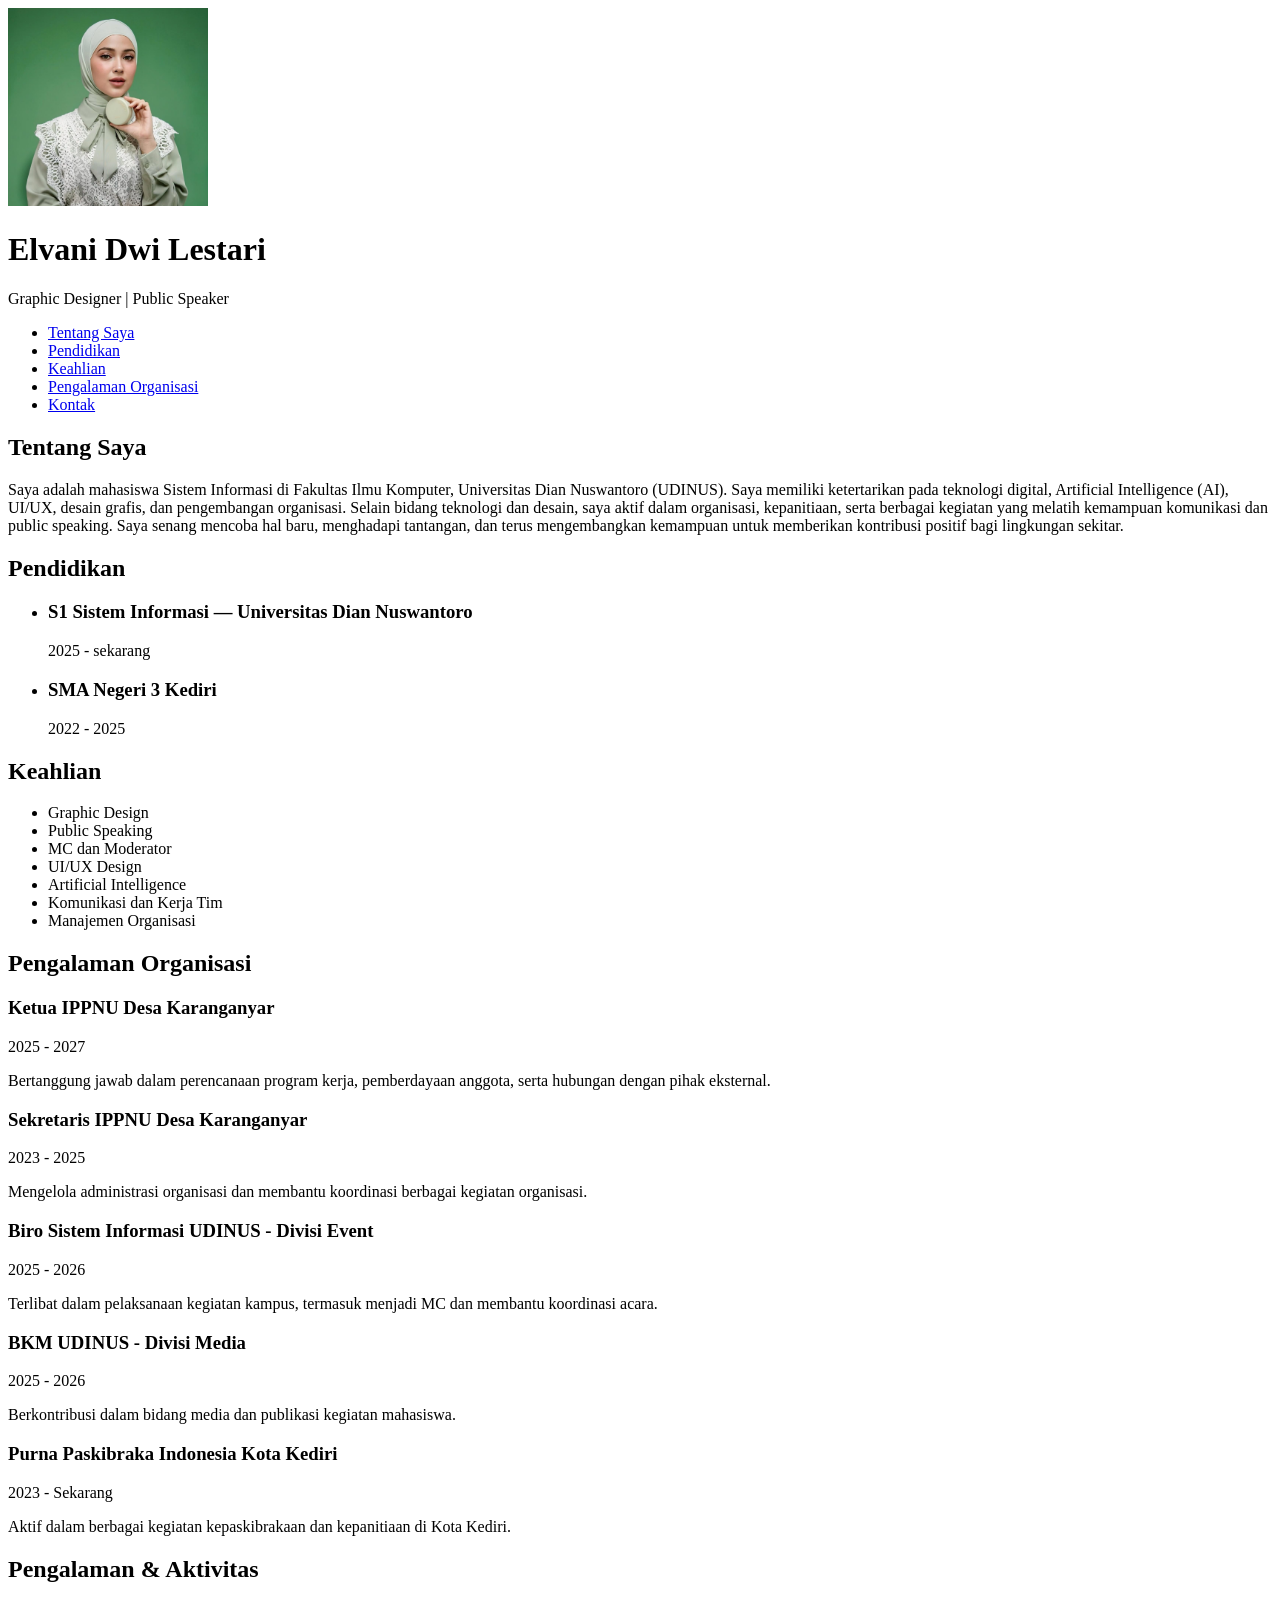
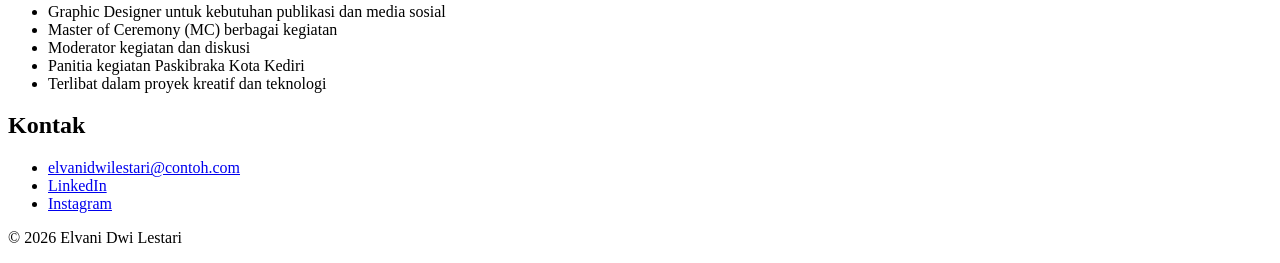
==== index.html @ 70ca2e8d "first commit" ====
<!DOCTYPE html>
<html lang="id">
<head>
  <meta charset="UTF-8">
  <meta name="viewport" content="width=device-width, initial-scale=1.0">
  <title>Elvani Dwi Lestari - Profil</title>
</head>
<body>

  <header>
    <img src="WhatsApp Image 2026-09-30 at 14.52.45.jpeg" alt="Foto profil Elvani Dwi Lestari, tersenyum menghadap kamera" width="200">
    <h1>Elvani Dwi Lestari</h1>
    <p> Graphic Designer | Public Speaker </p>
  </header>

  <nav>
    <ul>
      <li><a href="#tentang">Tentang Saya</a></li>
      <li><a href="#pendidikan">Pendidikan</a></li>
      <li><a href="#keahlian">Keahlian</a></li>
      <li><a href="#organisasi">Pengalaman Organisasi</a></li>
      <li><a href="#kontak">Kontak</a></li>
    </ul>
  </nav>

  <main>

    <section id="tentang">
      <h2>Tentang Saya</h2>
      <p>
        Saya adalah mahasiswa Sistem Informasi di Fakultas Ilmu Komputer,
        Universitas Dian Nuswantoro (UDINUS). Saya memiliki ketertarikan
        pada teknologi digital, Artificial Intelligence (AI), UI/UX,
        desain grafis, dan pengembangan organisasi.

        Selain bidang teknologi dan desain, saya aktif dalam organisasi,
        kepanitiaan, serta berbagai kegiatan yang melatih kemampuan
        komunikasi dan public speaking. Saya senang mencoba hal baru,
        menghadapi tantangan, dan terus mengembangkan kemampuan untuk
        memberikan kontribusi positif bagi lingkungan sekitar.
      </p>
    </section>

    <section id="pendidikan">
      <h2>Pendidikan</h2>
      <ul>
        <li>
          <h3>S1 Sistem Informasi — Universitas Dian Nuswantoro</h3>
          <p>2025 - sekarang</p>
        </li>
        <li>
          <h3>SMA Negeri 3 Kediri</h3>
          <p>2022 - 2025</p>
        </li>
      </ul>
    </section>

    <section id="keahlian">
       <section>
            <h2>Keahlian</h2>
            <ul>
                <li>Graphic Design</li>
                <li>Public Speaking</li>
                <li>MC dan Moderator</li>
                <li>UI/UX Design</li>
                <li>Artificial Intelligence</li>
                <li>Komunikasi dan Kerja Tim</li>
                <li>Manajemen Organisasi</li>
            </ul>
        </section>
      
    <section id="organisasi">
      <h2>Pengalaman Organisasi</h2>

            <article>
                <h3>Ketua IPPNU Desa Karanganyar</h3>
                <p>2025 - 2027</p>
                <p>
                    Bertanggung jawab dalam perencanaan program kerja,
                    pemberdayaan anggota, serta hubungan dengan pihak eksternal.
                </p>
            </article>

            <article>
                <h3>Sekretaris IPPNU Desa Karanganyar</h3>
                <p>2023 - 2025</p>
                <p>
                    Mengelola administrasi organisasi dan membantu koordinasi
                    berbagai kegiatan organisasi.
                </p>
            </article>

            <article>
                <h3>Biro Sistem Informasi UDINUS - Divisi Event</h3>
                <p>2025 - 2026</p>
                <p>
                    Terlibat dalam pelaksanaan kegiatan kampus, termasuk menjadi
                    MC dan membantu koordinasi acara.
                </p>
            </article>

            <article>
                <h3>BKM UDINUS - Divisi Media</h3>
                <p>2025 - 2026</p>
                <p>
                    Berkontribusi dalam bidang media dan publikasi kegiatan
                    mahasiswa.
                </p>
            </article>

            <article>
                <h3>Purna Paskibraka Indonesia Kota Kediri</h3>
                <p>2023 - Sekarang</p>
                <p>
                    Aktif dalam berbagai kegiatan kepaskibrakaan dan kepanitiaan
                    di Kota Kediri.
                </p>
            </article>
        </section>

        <section>
            <h2>Pengalaman & Aktivitas</h2>

            <ul>
                <li>Graphic Designer untuk kebutuhan publikasi dan media sosial</li>
                <li>Master of Ceremony (MC) berbagai kegiatan</li>
                <li>Moderator kegiatan dan diskusi</li>
                <li>Panitia kegiatan Paskibraka Kota Kediri</li>
                <li>Terlibat dalam proyek kreatif dan teknologi</li>
            </ul>
        </section>

    <section id="kontak">
      <h2>Kontak</h2>
      <ul>
        <li><a href="elvanidwilestari@gmail.com">elvanidwilestari@contoh.com</a></li>
        <li><a href="https://www.linkedin.com/in/elvanidwilestari" target="_blank" rel="noopener">LinkedIn</a></li>
        <li><a href="https://www.instagram.com/duari1_?stkn=N3F5N25tZ2tqODcz" target="_blank" rel="noopener">Instagram</a></li>
      </ul>
    </section>

  </main>

  <footer>
    <p>&copy; 2026 Elvani Dwi Lestari</p>
  </footer>

</body>
</html>
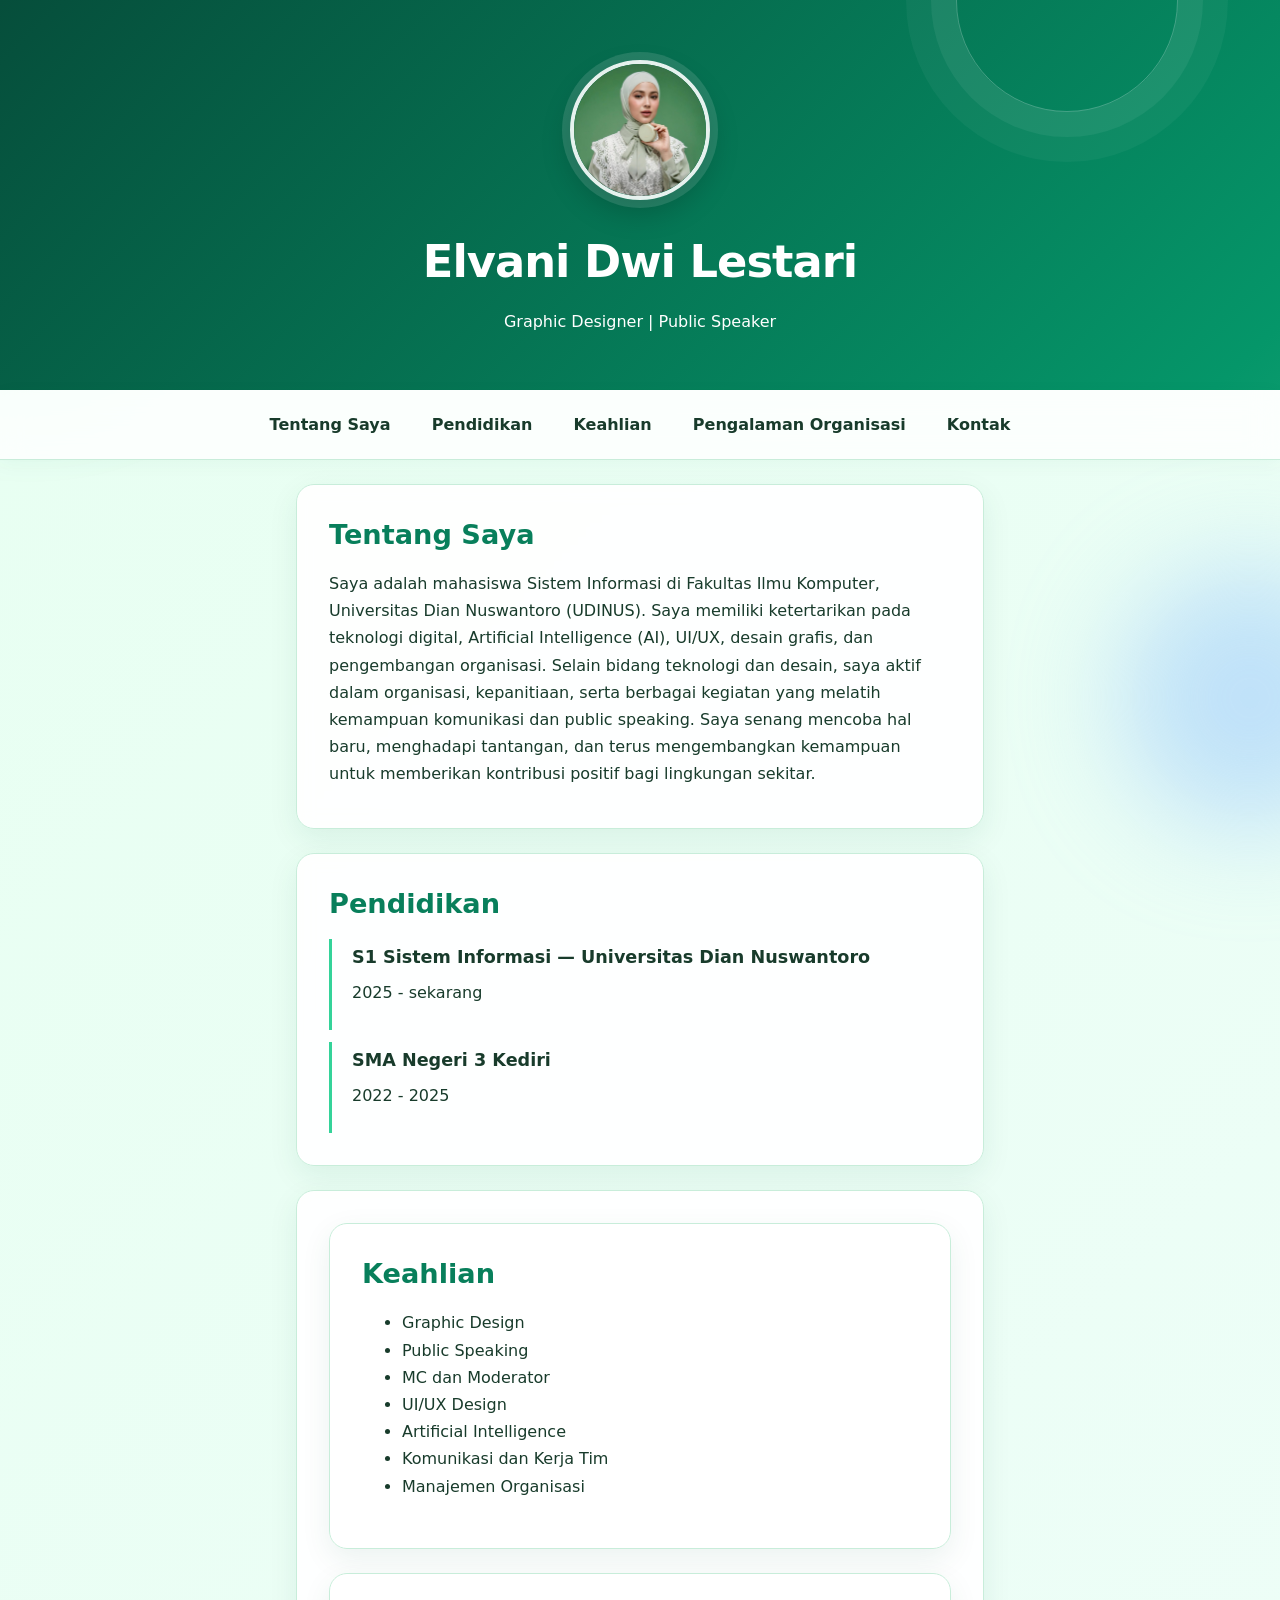
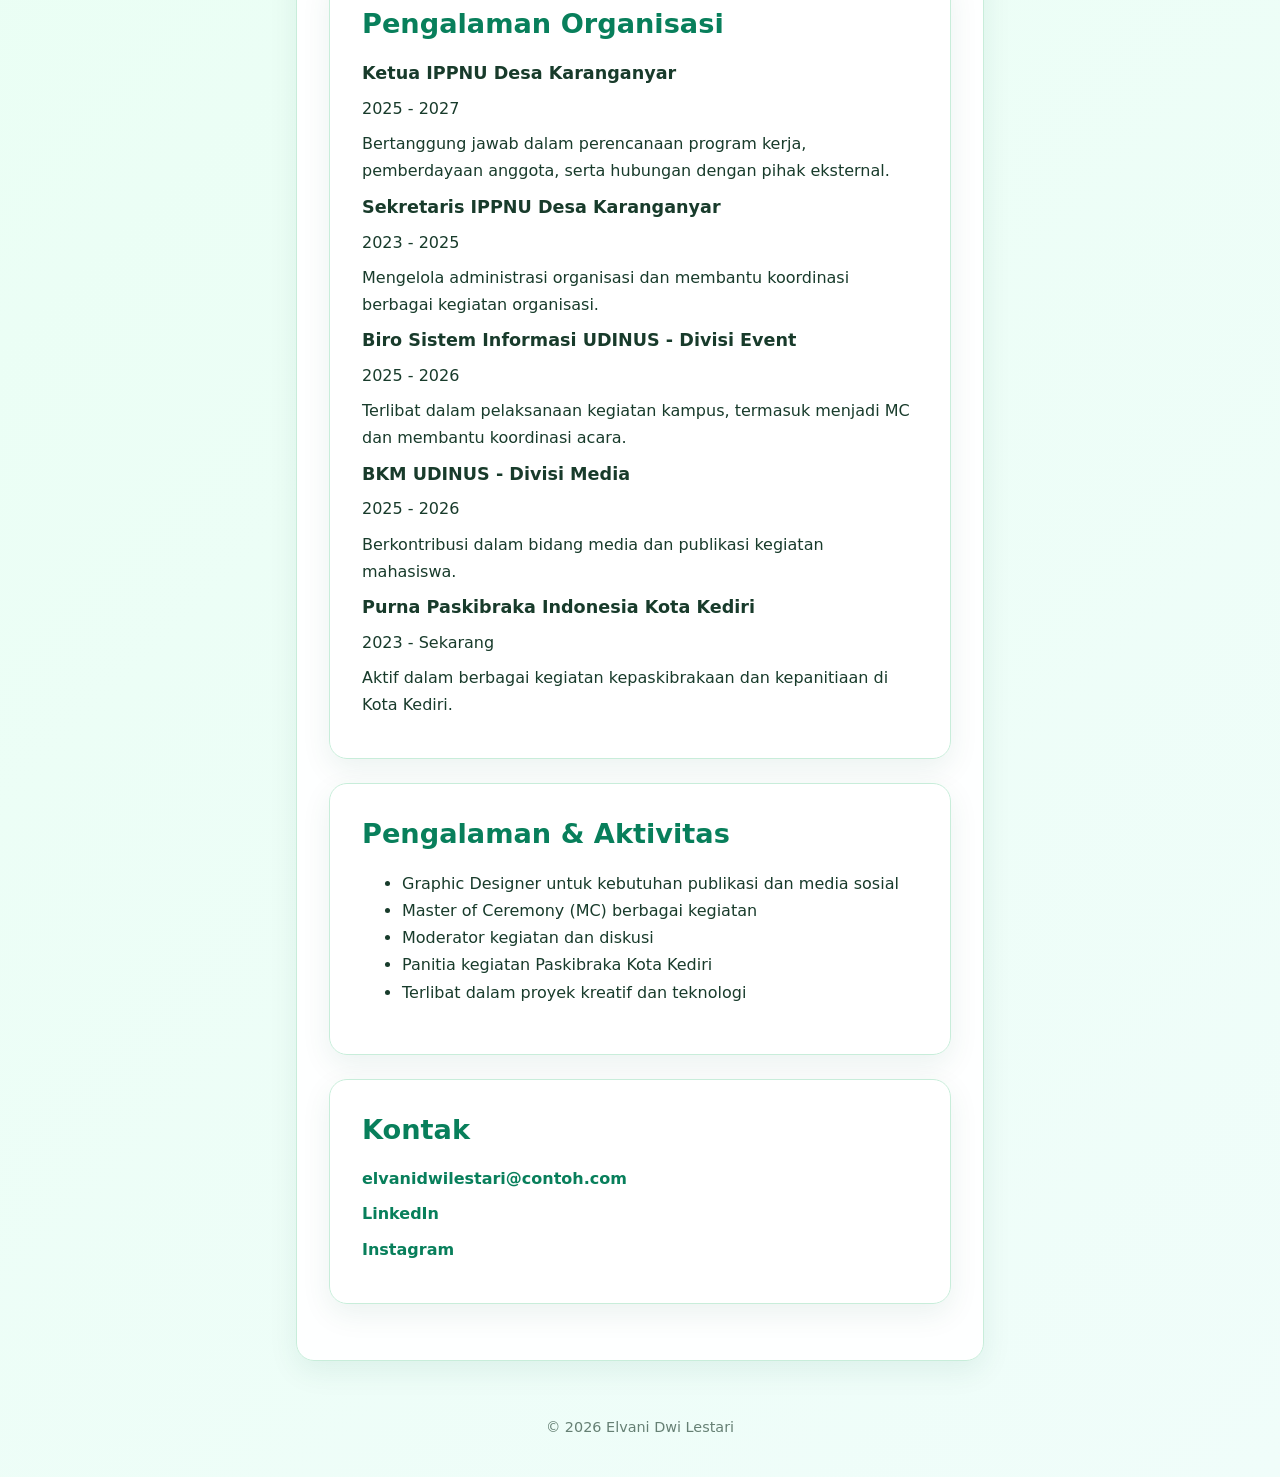
==== commit b0db8a0b: "Pengumpulan Tugas 2" ====
--- a/index.html
+++ b/index.html
@@ -4,13 +4,16 @@
   <meta charset="UTF-8">
   <meta name="viewport" content="width=device-width, initial-scale=1.0">
   <title>Elvani Dwi Lestari - Profil</title>
+  <link rel="stylesheet" href="style.css">
 </head>
 <body>
+
 
   <header>
     <img src="WhatsApp Image 2026-09-30 at 14.52.45.jpeg" alt="Foto profil Elvani Dwi Lestari, tersenyum menghadap kamera" width="200">
     <h1>Elvani Dwi Lestari</h1>
     <p> Graphic Designer | Public Speaker </p>
+    
   </header>
 
   <nav>
--- a/style.css
+++ b/style.css
@@ -0,0 +1,550 @@
+:root {
+  /* Warna */
+  --bg: #effcf5;
+  --surface: rgba(255, 255, 255, 0.92);
+  --text: #183b2b;
+  --muted: #668074;
+  --accent: #087f5b;
+  --accent-soft: #d8f8e7;
+  --on-accent: #ffffff;
+  --border: #c8edda;
+
+  /* Gradasi */
+  --gradient-main: linear-gradient(
+    135deg,
+    #064e3b 0%,
+    #059669 48%,
+    #6ee7b7 100%
+  );
+
+  --gradient-bg: linear-gradient(
+    135deg,
+    #e7fff1,
+    #f0fdfa,
+    #e0f2fe,
+    #dcfce7
+  );
+
+
+  /* Spasi */
+  --space-s: 8px;
+  --space-m: 16px;
+  --space-l: 24px;
+
+  /* Bentuk & huruf */
+  --radius: 18px;
+  --font: "Segoe UI", system-ui, sans-serif;
+  --shadow: 0 10px 30px rgba(6, 95, 70, 0.08);
+  --shadow-hover: 0 18px 40px rgba(6, 95, 70, 0.16);
+  
+  /* Animasi */
+  --transition: 0.3s ease;
+}
+
+* {
+  box-sizing: border-box;
+  scroll-behavior: smooth;
+}
+
+body {
+position: relative;
+  isolation: isolate;
+  margin: 0;
+  font-family: var(--font);
+  font-size: 1rem;
+  line-height: 1.7;
+  color: var(--text);
+  background: var(--gradient-bg);
+  background-size: 300% 300%;
+  animation: gradientMove 16s ease infinite;
+  overflow-x: hidden;
+}
+
+/* Dekorasi lingkaran yang melayang */
+body::before,
+body::after {
+  content: "";
+  position: fixed;
+  z-index: -1;
+  width: 260px;
+  height: 260px;
+  border-radius: 50%;
+  filter: blur(55px);
+  opacity: 0.5;
+  pointer-events: none;
+}
+
+body::before {
+  top: 12%;
+  left: -100px;
+  background: #6ee7b7;
+  animation: floatOne 9s ease-in-out infinite alternate;
+}
+
+body::after {
+  right: -100px;
+  bottom: 8%;
+  background: #93c5fd;
+  animation: floatTwo 11s ease-in-out infinite alternate;
+}
+
+/* Header */
+header {
+  position: relative;
+  isolation: isolate;
+  overflow: hidden;
+  text-align: center;
+  padding: 60px 20px 54px;
+  color: var(--on-accent);
+  background: var(--gradient-main);
+  background-size: 200% 200%;
+  animation: headerGradient 10s ease infinite;
+}
+
+/* Kilauan dekoratif header */
+header::before {
+  content: "";
+  position: absolute;
+  z-index: -1;
+  width: 220px;
+  height: 220px;
+  top: -110px;
+  right: 8%;
+  border: 1px solid rgba(255, 255, 255, 0.25);
+  border-radius: 50%;
+  box-shadow:
+    0 0 0 25px rgba(255, 255, 255, 0.06),
+    0 0 0 50px rgba(255, 255, 255, 0.04);
+  animation: rotateDecor 20s linear infinite;
+}
+
+header img {
+ width: 140px;
+  height: 140px;
+  border-radius: 50%;
+  border: 4px solid rgba(255, 255, 255, 0.9);
+  object-fit: cover;
+  box-shadow:
+    0 0 0 8px rgba(255, 255, 255, 0.12),
+    0 12px 30px rgba(0, 0, 0, 0.2);
+  transition: transform var(--transition),
+              box-shadow var(--transition);
+  animation: profileAppear 1s ease both;
+}
+
+header img:hover {
+  transform: translateY(-6px) scale(1.04);
+  box-shadow:
+    0 0 0 10px rgba(255, 255, 255, 0.2),
+    0 16px 35px rgba(0, 0, 0, 0.22);
+}
+
+header h1 {
+  margin: var(--space-m) 0 var(--space-s);
+  font-size: clamp(2rem, 5vw, 2.8rem);
+  letter-spacing: -1px;
+  animation: fadeUp 0.8s ease both;
+}
+
+header p {
+  max-width: 620px;
+  margin: 0 auto;
+  opacity: 0.95;
+  animation: fadeUp 1s ease both;
+}
+
+/* Nav */
+nav {
+  position: sticky;
+  top: 0;
+  z-index: 10;
+  background: rgba(255, 255, 255, 0.82);
+  backdrop-filter: blur(14px);
+  -webkit-backdrop-filter: blur(14px);
+  border-bottom: 1px solid var(--border);
+  box-shadow: 0 4px 18px rgba(6, 95, 70, 0.04);
+  text-align: center;
+  padding: 10px;
+}
+
+nav ul {
+  list-style: none;
+  margin: 0;
+  padding: 0;
+}
+
+nav li {
+  display: inline-block;
+}
+
+nav a {
+  position: relative;
+  display: block;
+  padding: 9px 16px;
+  margin: 2px;
+  color: var(--text);
+  text-decoration: none;
+  font-weight: 600;
+  border-radius: 999px;
+  transition: color var(--transition),
+              background var(--transition),
+              transform var(--transition);
+}
+
+
+nav a:hover {
+  background: var(--accent-soft);
+  color: var(--accent);
+  transform: translateY(-2px);
+}
+
+/* Main & section */
+main {
+  max-width: 720px;
+  margin: var(--space-l) auto;
+  padding: 0 var(--space-m);
+}
+/* Garis animasi pada link navigasi */
+nav a::after {
+  content: "";
+  position: absolute;
+  bottom: 5px;
+  left: 20%;
+  width: 60%;
+  height: 2px;
+  background: var(--accent);
+  transform: scaleX(0);
+  transition: transform var(--transition);
+}
+
+nav a:hover::after {
+  transform: scaleX(1);
+}
+
+
+/* Kartu section */
+section {
+  position: relative;
+  overflow: hidden;
+  background: var(--surface);
+  border: 1px solid var(--border);
+  border-radius: var(--radius);
+  padding: clamp(20px, 4vw, 32px);
+  margin-bottom: 24px;
+  box-shadow: var(--shadow);
+  backdrop-filter: blur(8px);
+  transition: transform var(--transition),
+              box-shadow var(--transition),
+              border-color var(--transition);
+  animation: fadeUp 0.8s ease both;
+}
+
+/* Aksen garis gradasi pada bagian atas kartu */
+section::before {
+  content: "";
+  position: absolute;
+  top: 0;
+  left: 0;
+  width: 100%;
+  height: 4px;
+  background: linear-gradient(
+    90deg,
+    #047857,
+    #34d399,
+    #93c5fd
+  );
+  transform: scaleX(0);
+  transform-origin: left;
+  transition: transform 0.4s ease;
+}
+
+section:hover {
+  transform: translateY(-5px);
+  box-shadow: var(--shadow-hover);
+  border-color: #8bdcb3;
+}
+
+section:hover::before {
+  transform: scaleX(1);
+}
+
+
+/* Teks */
+p {
+  margin: 0 0 var(--space-s);
+}
+
+h2 {
+  margin: 0 0 18px;
+  font-size: clamp(1.35rem, 3vw, 1.7rem);
+  line-height: 1.3;
+  color: var(--accent);
+}
+
+h3 {
+  margin: 0 0 6px;
+  font-size: 1.1rem;
+  color: var(--text);
+}
+
+a {
+  color: var(--accent);
+  transition: color var(--transition);
+}
+
+a:hover {
+  color: #10b981;
+}
+
+/* Pendidikan & Keahlian */
+#pendidikan ul {
+  list-style: none;
+  margin: 0;
+  padding: 0;
+}
+
+#pendidikan li {
+  position: relative;
+  border-left: 3px solid #34d399;
+  padding: 4px 0 16px 20px;
+  margin-bottom: 12px;
+  transition: border-color var(--transition),
+              padding-left var(--transition);
+}
+
+#pendidikan li:hover {
+  border-left-color: #047857;
+  padding-left: 26px;
+}
+
+#pendidikan li:last-child {
+  margin-bottom: 0;
+}
+
+/* Keahlian */
+.daftar-skill {
+  display: flex;
+  flex-wrap: wrap;
+  gap: 10px;
+  list-style: none;
+  margin: 0;
+  padding: 0;
+}
+
+.daftar-skill li {
+  display: inline-block;
+  background: linear-gradient(
+    135deg,
+    #d1fae5,
+    #ecfdf5
+  );
+  color: #065f46;
+  border: 1px solid #a7f3d0;
+  font-size: 0.9rem;
+  font-weight: 600;
+  padding: 7px 15px;
+  border-radius: 999px;
+  transition: transform var(--transition),
+              box-shadow var(--transition),
+              background var(--transition);
+}
+
+.daftar-skill li:hover {
+  background: linear-gradient(
+    135deg,
+    #a7f3d0,
+    #dbeafe
+  );
+  transform: translateY(-4px) scale(1.03);
+  box-shadow: 0 6px 15px rgba(5, 150, 105, 0.15);
+}
+
+/* Kontak */
+#kontak ul {
+  list-style: none;
+  margin: 0;
+  padding: 0;
+}
+
+#kontak li {
+  margin-bottom: var(--space-s);
+  overflow-wrap: anywhere;
+}
+
+#kontak a {
+  text-decoration: none;
+  font-weight: 600;
+}
+
+#kontak a:hover {
+  text-decoration: underline;
+  text-underline-offset: 4px;
+}
+
+/* Footer */
+footer {
+  text-align: center;
+  color: var(--muted);
+  font-size: 0.9rem;
+  padding: 30px 16px;
+}
+
+
+
+
+
+
+/* Animasi gradasi */
+@keyframes gradientMove {
+  0%, 100% {
+    background-position: 0% 50%;
+  }
+  50% {
+    background-position: 100% 50%;
+  }
+}
+
+@keyframes headerGradient {
+  0%, 100% {
+    background-position: 0% 50%;
+  }
+  50% {
+    background-position: 100% 50%;
+  }
+}
+
+/* Animasi objek melayang */
+@keyframes floatOne {
+  from {
+    transform: translate(0, 0);
+  }
+  to {
+    transform: translate(70px, 90px);
+  }
+}
+
+@keyframes floatTwo {
+  from {
+    transform: translate(0, 0);
+  }
+  to {
+    transform: translate(-80px, -60px);
+  }
+}
+
+@keyframes rotateDecor {
+  to {
+    transform: rotate(360deg);
+  }
+}
+
+/* Animasi masuk */
+@keyframes fadeUp {
+  from {
+    opacity: 0;
+    transform: translateY(18px);
+  }
+  to {
+    opacity: 1;
+    transform: translateY(0);
+  }
+}
+
+@keyframes profileAppear {
+  from {
+    opacity: 0;
+    transform: scale(0.85);
+  }
+  to {
+    opacity: 1;
+    transform: scale(1);
+  }
+}
+
+/* Tema gelap */
+.tema-gelap {
+  --bg: #071b16;
+  --surface: rgba(17, 39, 32, 0.95);
+  --text: #e2f5e9;
+  --muted: #a0bdb0;
+  --accent: #6ee7b7;
+  --accent-soft: #194a39;
+  --on-accent: #ffffff;
+  --border: #285644;
+  --shadow: 0 10px 30px rgba(0, 0, 0, 0.18);
+  --shadow-hover: 0 18px 40px rgba(0, 0, 0, 0.3);
+
+  --gradient-bg: linear-gradient(
+    135deg,
+    #071b16,
+    #102d25,
+    #10263b,
+    #071b16
+  );
+  --gradient-main: linear-gradient(
+    135deg,
+    #064e3b,
+    #047857,
+    #164e63
+  );
+}
+
+.tema-gelap nav {
+  background: rgba(7, 27, 22, 0.88);
+}
+
+.tema-gelap .daftar-skill li {
+  background: #194a39;
+  color: #d1fae5;
+  border-color: #326d54;
+}
+
+.tema-gelap .daftar-skill li:hover {
+  background: #245b45;
+}
+
+.tema-gelap #pendidikan li {
+  border-left-color: #6ee7b7;
+}
+
+/* Tampilan HP */
+@media (max-width: 600px) {
+  header {
+    padding: 42px 16px;
+  }
+
+  header img {
+    width: 120px;
+    height: 120px;
+  }
+
+  nav {
+    padding: 8px 4px;
+  }
+
+  nav a {
+    padding: 8px 10px;
+    font-size: 0.9rem;
+  }
+
+  main {
+    margin: 24px auto;
+    padding: 0 12px;
+  }
+
+  section {
+    margin-bottom: 16px;
+    border-radius: 15px;
+  }
+}
+
+/* Menghormati pengaturan pengurangan animasi */
+@media (prefers-reduced-motion: reduce) {
+  *,
+  *::before,
+  *::after {
+    scroll-behavior: auto !important;
+    animation: none !important;
+    transition: none !important;
+  }
+}
